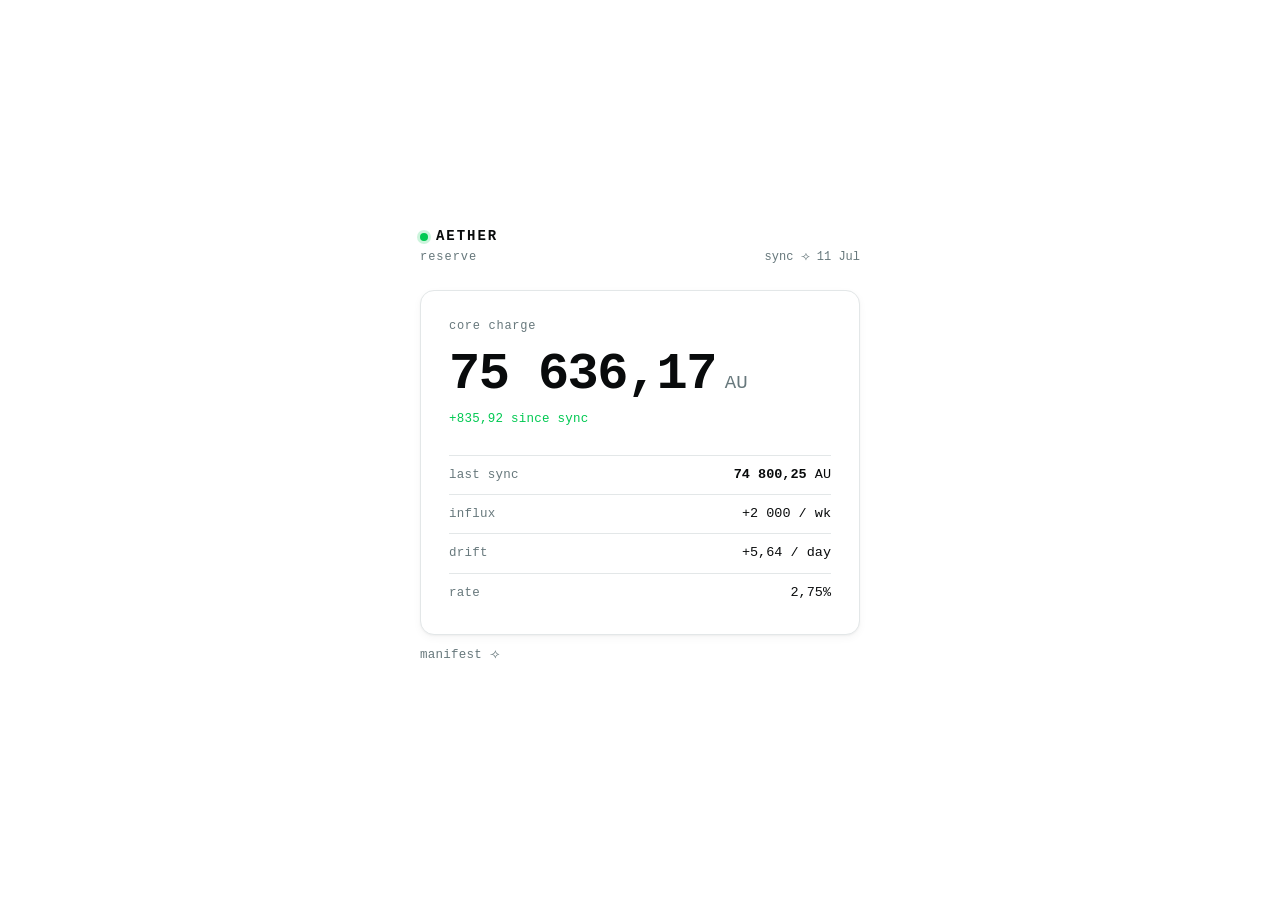
==== index.html @ d7a29837 "AETHER" ====
<!DOCTYPE html>
<html lang="en">
<head>
<meta charset="utf-8">
<meta name="viewport" content="width=device-width, initial-scale=1">
<meta name="robots" content="noindex, nofollow">
<title>AETHER</title>
<link rel="icon" href="favicon.svg" type="image/svg+xml">
<meta name="theme-color" content="#ffffff" media="(prefers-color-scheme: light)">
<meta name="theme-color" content="#0d0f12" media="(prefers-color-scheme: dark)">
<meta property="og:type" content="website">
<meta property="og:title" content="AETHER">
<meta property="og:description" content="reserve · read-only node">
<meta property="og:url" content="https://theanhgen.github.io/aether/">
<meta property="og:image" content="https://theanhgen.github.io/aether/og.png">
<meta name="twitter:card" content="summary_large_image">
<meta name="twitter:title" content="AETHER">
<meta name="twitter:description" content="reserve · read-only node">
<meta name="twitter:image" content="https://theanhgen.github.io/aether/og.png">
<link rel="stylesheet" href="aether.css">
</head>
<body class="focus">
<div class="wrap">
  <header>
    <div class="brand">
      <div>
        <h1><span class="dot"></span>AETHER</h1>
        <div class="sub">reserve</div>
      </div>
    </div>
    <div class="updated" id="updated"></div>
  </header>

  <section class="card hero">
    <div class="hero-top">
      <span class="label">core charge</span>
    </div>
    <div class="now tnum"><span id="now">—</span><span class="cur">AU</span></div>
    <div class="accrued" id="accrued"></div>
    <dl class="vitals">
      <div><dt>last sync</dt><dd class="tnum"><b id="anchor"></b> AU</dd></div>
      <div><dt>influx</dt><dd class="tnum" id="vInflux"></dd></div>
      <div><dt>drift</dt><dd class="tnum" id="vDrift"></dd></div>
      <div><dt>rate</dt><dd class="tnum" id="vRate"></dd></div>
    </dl>
  </section>

  <a class="navlink" href="manifest.html">manifest ⟢</a>
</div>

<script src="data.js"></script>
<script>
// live tick — balance grows as interest accrues; accrued line shows interest since sync
function tick(){
  const n = liveNow();
  document.getElementById("now").textContent = cz2(n);
  document.getElementById("accrued").textContent = "+" + cz2(n - ANCHOR.balance) + " since sync";
}
tick();
setInterval(tick, 1000);
document.getElementById("anchor").textContent = cz2(ANCHOR.balance);
document.getElementById("updated").textContent = "sync ⟢ " + shortDate;
document.getElementById("vInflux").textContent = "+" + cz(WEEKLY_IN) + " / wk";
document.getElementById("vDrift").textContent  = "+" + cz2(driftPerDay) + " / day";
document.getElementById("vRate").textContent   = (RATE * 100).toFixed(2).replace(".", ",") + "%";
</script>
</body>
</html>
---- aether.css ----
/* AETHER — shared styles (shadcn oklch theme: neutral + orange primary, green charts) */
:root{
  --background:oklch(1 0 0);
  --foreground:oklch(0.148 0.004 228.8);
  --card:oklch(1 0 0);
  --card-foreground:oklch(0.148 0.004 228.8);
  --primary:oklch(0.553 0.195 38.402);
  --primary-foreground:oklch(0.98 0.016 73.684);
  --muted:oklch(0.963 0.002 197.1);
  --muted-foreground:oklch(0.56 0.021 213.5);
  --border:oklch(0.925 0.005 214.3);
  --chart-2:oklch(0.723 0.219 149.579);
  --radius:0.875rem;
  --shadow:0 1px 2px oklch(0.148 0.004 228.8 / .04), 0 3px 8px oklch(0.148 0.004 228.8 / .04);
}
@media (prefers-color-scheme:dark){
  :root{
    --background:oklch(0.148 0.004 228.8);
    --foreground:oklch(0.987 0.002 197.1);
    --card:oklch(0.218 0.008 223.9);
    --card-foreground:oklch(0.987 0.002 197.1);
    --primary:oklch(0.47 0.157 37.304);
    --primary-foreground:oklch(0.98 0.016 73.684);
    --muted:oklch(0.275 0.011 216.9);
    --muted-foreground:oklch(0.723 0.014 214.4);
    --border:oklch(1 0 0 / 10%);
    --chart-2:oklch(0.723 0.219 149.579);
    --shadow:0 1px 2px 0 oklch(0 0 0 / .30);
  }
}
*{box-sizing:border-box}
html,body{margin:0}
body{
  font:13.5px/1.5 ui-monospace,SFMono-Regular,"SF Mono",Menlo,Consolas,"Liberation Mono",monospace;
  background:var(--background); color:var(--foreground);
  -webkit-font-smoothing:antialiased; text-rendering:optimizeLegibility; padding:32px 16px 72px;
}
.wrap{max-width:760px; margin:0 auto}
.tnum{font-variant-numeric:tabular-nums; font-feature-settings:"tnum"}

/* focus layout — main page: one composed unit, vertically centered */
body.focus{display:flex; min-height:100dvh; align-items:center; justify-content:center; padding:24px 16px}
body.focus .wrap{max-width:440px; width:100%}

/* staggered enter */
@keyframes rise{from{opacity:0; transform:translateY(9px)} to{opacity:1; transform:none}}
.wrap>*{animation:rise .55s cubic-bezier(.2,0,0,1) both}
.wrap>*:nth-child(1){animation-delay:20ms}
.wrap>*:nth-child(2){animation-delay:100ms}
.wrap>*:nth-child(3){animation-delay:180ms}
.wrap>*:nth-child(4){animation-delay:260ms}
.wrap>*:nth-child(5){animation-delay:340ms}
.wrap>*:nth-child(6){animation-delay:420ms}
@media (prefers-reduced-motion:reduce){ .wrap>*{animation:none} }

header{display:flex; align-items:flex-end; justify-content:space-between; gap:12px; margin-bottom:24px}
.brand{display:flex; align-items:center; text-decoration:none; color:inherit}
.dot{width:8px; height:8px; border-radius:50%; background:var(--chart-2); box-shadow:0 0 0 3px color-mix(in oklab, var(--chart-2) 20%, transparent)}
.brand h1{display:inline-flex; align-items:center; gap:8px; font-size:14px; font-weight:600; letter-spacing:.14em; margin:0}
.brand .sub{font-size:12px; color:var(--muted-foreground); letter-spacing:.08em}
.updated{font-size:12px; color:var(--muted-foreground); font-variant-numeric:tabular-nums}

.card{
  background:var(--card); color:var(--card-foreground);
  border:1px solid var(--border); border-radius:var(--radius);
  box-shadow:var(--shadow);
}

.hero{padding:26px 28px 22px}
.hero-top{display:flex; align-items:center; justify-content:space-between; gap:12px; margin-bottom:14px}
.hero .label{font-size:12px; color:var(--muted-foreground); letter-spacing:.06em; text-transform:lowercase}
.hero .now{font-size:52px; font-weight:660; letter-spacing:-.03em; line-height:1}
.hero .now .cur{font-size:19px; color:var(--muted-foreground); font-weight:500; letter-spacing:0; margin-left:9px}
.hero .accrued{margin-top:9px; font-size:12.5px; color:var(--chart-2); font-variant-numeric:tabular-nums; letter-spacing:.02em}
.hero .vitals{margin:20px 0 0; padding-top:6px; display:flex; flex-direction:column; gap:0}
.hero .vitals>div{display:flex; align-items:baseline; justify-content:space-between; gap:16px; padding:9px 0; border-top:1px solid var(--border)}
.hero .vitals dt{margin:0; font-size:12.5px; color:var(--muted-foreground); letter-spacing:.02em}
.hero .vitals dd{margin:0; font-size:13.5px; color:var(--foreground)}
.hero .vitals dd b{font-weight:600}

.navlink{display:inline-flex; align-items:center; gap:6px; font-size:12.5px; color:var(--muted-foreground); text-decoration:none; letter-spacing:.02em; padding:9px 6px; margin:2px -6px 0; transition-property:color, scale; transition-duration:.14s; transition-timing-function:ease}
.navlink:hover{color:var(--primary)}
.navlink:active{scale:.96}

.kpis{display:grid; grid-template-columns:repeat(3,1fr); gap:12px; margin-bottom:28px}
.kpi{padding:14px 16px}
.kpi .k{font-size:12px; color:var(--muted-foreground); letter-spacing:.04em}
.kpi .v{font-size:18px; font-weight:640; margin-top:4px; letter-spacing:-.01em}
@media (max-width:560px){ .kpis{grid-template-columns:1fr} }

h2{font-size:12px; font-weight:600; letter-spacing:.1em; text-transform:uppercase; color:var(--muted-foreground); margin:0 0 12px}
.log{overflow:hidden}
.row{display:flex; align-items:center; justify-content:space-between; gap:12px; padding:14px 18px; border-bottom:1px solid var(--border)}
.row:last-child{border-bottom:0}
.row .name{font-size:15px; font-weight:600; letter-spacing:.01em}
.row .dates{font-size:12px; color:var(--muted-foreground); margin-top:2px}
.row .amt{font-size:15px; font-weight:600}
.row .amt.in{color:var(--chart-2)}
.row .amt.out{color:var(--foreground)}
a.row.rowlink{text-decoration:none; color:inherit; cursor:pointer; transition:background .12s ease}
a.row.rowlink:hover{background:color-mix(in oklab, var(--muted) 55%, transparent)}
.row .chev{color:var(--muted-foreground); font-weight:400; margin-left:4px; transition:color .12s ease}
a.row.rowlink:hover .chev{color:var(--primary)}
.row.catsub{border-top:1px solid var(--border)}
.row.catsub .name,.row.catsub .amt{color:var(--muted-foreground); font-weight:400}
.triptotal{padding:14px 18px; margin-top:16px}
.row .per{font-size:12px; color:var(--muted-foreground); text-align:right; margin-top:2px}

/* balance chart — card: header · body · footer */
.chart-card{padding:0; overflow:hidden}
.chart-head{display:flex; justify-content:space-between; align-items:flex-start; gap:14px; flex-wrap:wrap; padding:14px 16px 4px}
.chart-title{font-size:12px; letter-spacing:.1em; text-transform:uppercase; color:var(--muted-foreground)}
.chart-desc{font-size:11px; letter-spacing:.02em; color:var(--muted-foreground); margin-top:3px}
.chart-cur{font-size:16px; font-weight:600; color:var(--foreground); font-variant-numeric:tabular-nums}
.chart-cur span{font-size:11px; color:var(--muted-foreground); font-weight:500; margin-left:4px}
.chart-body{position:relative; padding:2px 12px 4px; cursor:crosshair}
.bchart{display:block; width:100%; height:auto; overflow:visible; touch-action:none}
.bchart .grid{stroke:var(--border); stroke-width:.75; vector-effect:non-scaling-stroke}
.bchart .glabel{fill:var(--muted-foreground); font-size:8.5px; opacity:.75; font-family:inherit}
.bchart .xlabel{fill:var(--muted-foreground); font-size:8.5px; font-family:inherit}
.bchart .cross{stroke:var(--muted-foreground); stroke-width:.75; opacity:0; vector-effect:non-scaling-stroke}
.bchart .hdot{opacity:0}
.btip{position:absolute; top:6px; pointer-events:none; opacity:0; transition:opacity .1s ease;
  background:var(--card); border:1px solid var(--border); border-radius:9px; box-shadow:var(--shadow);
  padding:5px 9px; font-size:11px; line-height:1.35; white-space:nowrap; z-index:2}
.btip b{display:block; color:var(--foreground); font-weight:600}
.btip span{display:block; color:var(--muted-foreground)}
.chart-foot{padding:9px 16px 12px; border-top:1px solid var(--border)}
.chart-foot-main{display:flex; align-items:center; flex-wrap:wrap; gap:6px; font-size:12px; color:var(--foreground)}
.chart-foot-main .foot-io{color:var(--muted-foreground); font-weight:400; letter-spacing:.02em}
.chart-foot-sub{font-size:11px; color:var(--muted-foreground); margin-top:3px}
.trend-icon{width:.95em; height:.95em; fill:none; stroke:currentColor; stroke-width:2; stroke-linecap:round; stroke-linejoin:round; color:var(--chart-2)}

/* chart window toggle (flux page only) */
.chart-toggle{display:flex; justify-content:flex-end; margin-bottom:10px}
.chart-toggle button{font:inherit; font-size:11px; color:var(--muted-foreground); background:var(--card); border:1px solid var(--border); padding:5px 13px; cursor:pointer; letter-spacing:.04em; transition:color .12s ease, background .12s ease}
.chart-toggle button:first-child{border-radius:8px 0 0 8px}
.chart-toggle button:last-child{border-radius:0 8px 8px 0; border-left:0}
.chart-toggle button:hover{color:var(--foreground)}
.chart-toggle button.on{color:var(--foreground); background:var(--muted); font-weight:600}

footer{margin-top:24px; text-align:center; font-size:12px; color:var(--muted-foreground); letter-spacing:.04em}
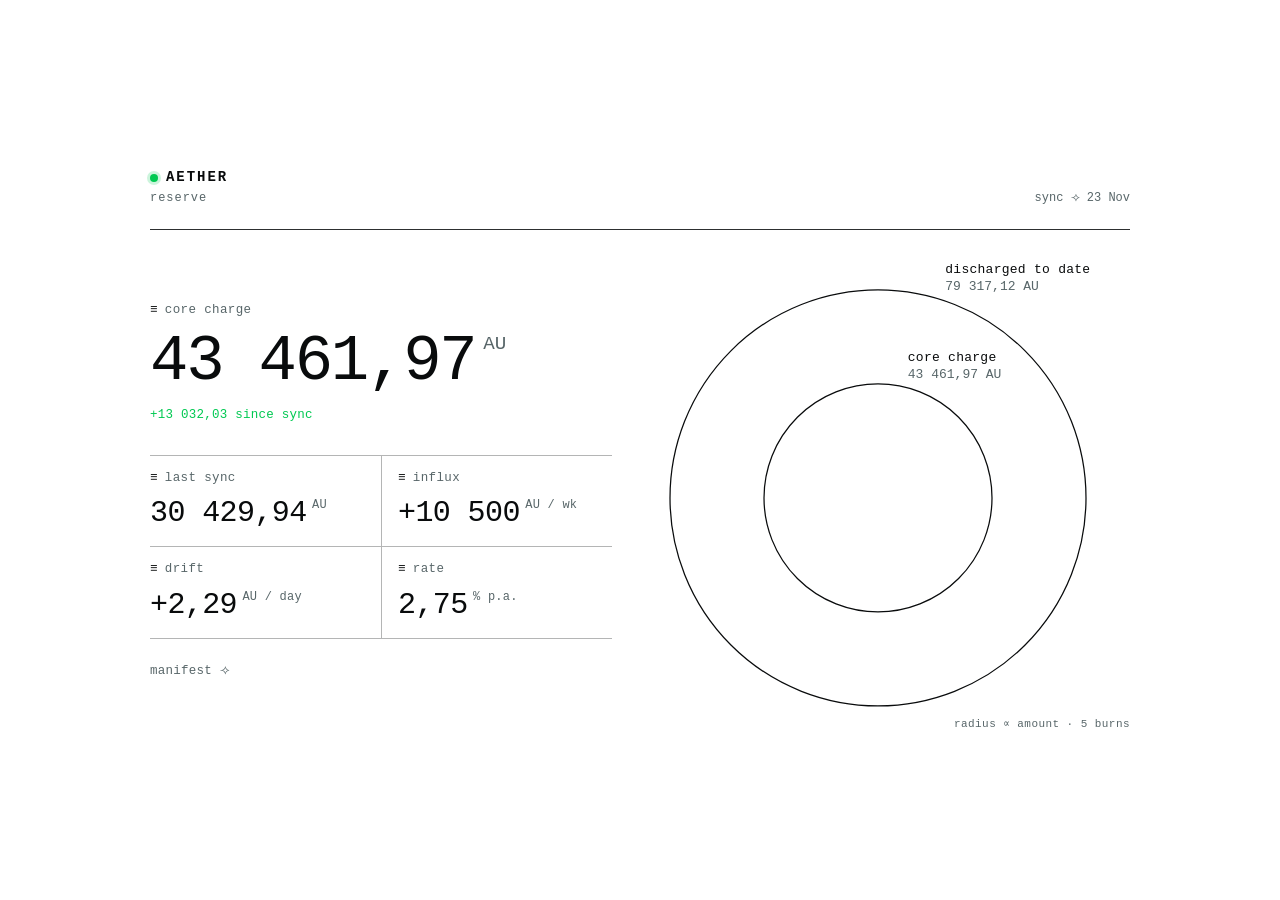
==== commit ab89d0d0: "redesign: instrument console layout Vitals as a ruled grid, reserve rings, graph-paper balance trace" ====
--- a/index.html
+++ b/index.html
@@ -31,38 +31,47 @@
     <div class="updated" id="updated"></div>
   </header>
 
-  <section class="card hero">
-    <div class="hero-top">
-      <span class="label">core charge</span>
-    </div>
-    <div class="now tnum"><span id="now">—</span><span class="cur">AU</span></div>
-    <div class="accrued" id="accrued"></div>
-    <dl class="vitals">
-      <div><dt>last sync</dt><dd class="tnum"><b id="anchor"></b> AU</dd></div>
-      <div><dt>influx</dt><dd class="tnum" id="vInflux"></dd></div>
-      <div><dt>drift</dt><dd class="tnum" id="vDrift"></dd></div>
-      <div><dt>rate</dt><dd class="tnum" id="vRate"></dd></div>
-    </dl>
-  </section>
-
-  <a class="navlink" href="manifest.html">manifest ⟢</a>
+  <main class="core">
+    <section class="core-l">
+      <div class="vlab"><span class="mk">≡</span>core charge</div>
+      <div class="now tnum"><span id="now">—</span><span class="cur">AU</span></div>
+      <div class="accrued" id="accrued"></div>
+      <div id="vitals"></div>
+      <a class="navlink" href="manifest.html" style="margin-top:14px">manifest ⟢</a>
+    </section>
+    <figure class="rings" id="rings"></figure>
+  </main>
 </div>
 
 <script src="data.js"></script>
+<script src="ui.js"></script>
 <script>
+document.getElementById("updated").textContent = "sync ⟢ " + shortDate;
+document.getElementById("vitals").innerHTML = vitalsGrid(vitalsItems(), 2);
+
+// rings gauge — outer: total discharged to date (Σ LOG), inner: core charge (live).
+// radius is linear in the amount.
+const rings = document.getElementById("rings");
+function drawRings() {
+  rings.innerHTML = ringsSVG(
+    { label: "discharged to date", amount: totalDischarged() },
+    { label: "core charge", amount: liveNow() },
+    rings.clientWidth
+  ) + '<figcaption>radius ∝ amount · ' + LOG.length + ' burns</figcaption>';
+}
+drawRings();
+let ringsW = rings.clientWidth;
+new ResizeObserver(() => { if (Math.abs(rings.clientWidth - ringsW) > 2) { ringsW = rings.clientWidth; drawRings(); } }).observe(rings);
+
 // live tick — balance grows as interest accrues; accrued line shows interest since sync
 function tick(){
   const n = liveNow();
   document.getElementById("now").textContent = cz2(n);
   document.getElementById("accrued").textContent = "+" + cz2(n - ANCHOR.balance) + " since sync";
+  const r = rings.querySelector('[data-ring="b"]'); if (r) r.textContent = cz2(n) + " AU";
 }
 tick();
 setInterval(tick, 1000);
-document.getElementById("anchor").textContent = cz2(ANCHOR.balance);
-document.getElementById("updated").textContent = "sync ⟢ " + shortDate;
-document.getElementById("vInflux").textContent = "+" + cz(WEEKLY_IN) + " / wk";
-document.getElementById("vDrift").textContent  = "+" + cz2(driftPerDay) + " / day";
-document.getElementById("vRate").textContent   = (RATE * 100).toFixed(2).replace(".", ",") + "%";
 </script>
 </body>
 </html>
--- a/aether.css
+++ b/aether.css
@@ -1,31 +1,37 @@
-/* AETHER — shared styles (shadcn oklch theme: neutral + orange primary, green charts) */
+/* AETHER — shared styles. Instrument / printout: mono type, hairline rules, square corners, no shadows. */
 :root{
-  --background:oklch(1 0 0);
+  --background:#ffffff;
   --foreground:oklch(0.148 0.004 228.8);
-  --card:oklch(1 0 0);
-  --card-foreground:oklch(0.148 0.004 228.8);
+  --muted-foreground:oklch(0.50 0.018 213.5);
+  --border:oklch(0.148 0.004 228.8 / 16%);
+  --rule:oklch(0.148 0.004 228.8 / 30%);
+  --rule-strong:oklch(0.148 0.004 228.8 / 85%);
   --primary:oklch(0.553 0.195 38.402);
-  --primary-foreground:oklch(0.98 0.016 73.684);
-  --muted:oklch(0.963 0.002 197.1);
-  --muted-foreground:oklch(0.56 0.021 213.5);
-  --border:oklch(0.925 0.005 214.3);
   --chart-2:oklch(0.723 0.219 149.579);
-  --radius:0.875rem;
-  --shadow:0 1px 2px oklch(0.148 0.004 228.8 / .04), 0 3px 8px oklch(0.148 0.004 228.8 / .04);
+  /* graph paper: ink on paper (light) — inverted in dark */
+  --paper:#ffffff;
+  --ink:oklch(0.148 0.004 228.8);
+  --grid-major:oklch(0.148 0.004 228.8 / 26%);
+  --grid-minor:oklch(0.148 0.004 228.8 / 9%);
+  /* fixed fields — same in both schemes */
+  --plate:#1534c8;
+  --field-red:#be2229;
+  --field-black:#050505;
+  --field-white:#ffffff;
 }
 @media (prefers-color-scheme:dark){
   :root{
-    --background:oklch(0.148 0.004 228.8);
-    --foreground:oklch(0.987 0.002 197.1);
-    --card:oklch(0.218 0.008 223.9);
-    --card-foreground:oklch(0.987 0.002 197.1);
-    --primary:oklch(0.47 0.157 37.304);
-    --primary-foreground:oklch(0.98 0.016 73.684);
-    --muted:oklch(0.275 0.011 216.9);
-    --muted-foreground:oklch(0.723 0.014 214.4);
-    --border:oklch(1 0 0 / 10%);
-    --chart-2:oklch(0.723 0.219 149.579);
-    --shadow:0 1px 2px 0 oklch(0 0 0 / .30);
+    --background:#0b0c0e;
+    --foreground:oklch(0.975 0.002 197.1);
+    --muted-foreground:oklch(0.70 0.012 214.4);
+    --border:oklch(1 0 0 / 13%);
+    --rule:oklch(1 0 0 / 28%);
+    --rule-strong:oklch(1 0 0 / 85%);
+    --primary:oklch(0.62 0.17 38);
+    --paper:#0b0c0e;
+    --ink:oklch(0.975 0.002 197.1);
+    --grid-major:oklch(1 0 0 / 24%);
+    --grid-minor:oklch(1 0 0 / 8%);
   }
 }
 *{box-sizing:border-box}
@@ -33,110 +39,175 @@
 body{
   font:13.5px/1.5 ui-monospace,SFMono-Regular,"SF Mono",Menlo,Consolas,"Liberation Mono",monospace;
   background:var(--background); color:var(--foreground);
-  -webkit-font-smoothing:antialiased; text-rendering:optimizeLegibility; padding:32px 16px 72px;
-}
-.wrap{max-width:760px; margin:0 auto}
+  -webkit-font-smoothing:antialiased; text-rendering:optimizeLegibility; padding:32px 24px 72px;
+}
+.wrap{max-width:980px; margin:0 auto}
+.wrap.wide{max-width:1200px}
 .tnum{font-variant-numeric:tabular-nums; font-feature-settings:"tnum"}
 
-/* focus layout — main page: one composed unit, vertically centered */
-body.focus{display:flex; min-height:100dvh; align-items:center; justify-content:center; padding:24px 16px}
-body.focus .wrap{max-width:440px; width:100%}
-
-/* staggered enter */
-@keyframes rise{from{opacity:0; transform:translateY(9px)} to{opacity:1; transform:none}}
-.wrap>*{animation:rise .55s cubic-bezier(.2,0,0,1) both}
-.wrap>*:nth-child(1){animation-delay:20ms}
-.wrap>*:nth-child(2){animation-delay:100ms}
-.wrap>*:nth-child(3){animation-delay:180ms}
-.wrap>*:nth-child(4){animation-delay:260ms}
-.wrap>*:nth-child(5){animation-delay:340ms}
-.wrap>*:nth-child(6){animation-delay:420ms}
-@media (prefers-reduced-motion:reduce){ .wrap>*{animation:none} }
-
-header{display:flex; align-items:flex-end; justify-content:space-between; gap:12px; margin-bottom:24px}
+/* focus layout — index: one composed unit, vertically centred */
+body.focus{display:flex; min-height:100dvh; align-items:center; justify-content:center; padding:24px}
+body.focus .wrap{width:100%}
+
+header{display:flex; align-items:flex-end; justify-content:space-between; gap:12px; margin-bottom:22px}
 .brand{display:flex; align-items:center; text-decoration:none; color:inherit}
 .dot{width:8px; height:8px; border-radius:50%; background:var(--chart-2); box-shadow:0 0 0 3px color-mix(in oklab, var(--chart-2) 20%, transparent)}
 .brand h1{display:inline-flex; align-items:center; gap:8px; font-size:14px; font-weight:600; letter-spacing:.14em; margin:0}
 .brand .sub{font-size:12px; color:var(--muted-foreground); letter-spacing:.08em}
 .updated{font-size:12px; color:var(--muted-foreground); font-variant-numeric:tabular-nums}
 
-.card{
-  background:var(--card); color:var(--card-foreground);
-  border:1px solid var(--border); border-radius:var(--radius);
-  box-shadow:var(--shadow);
-}
-
-.hero{padding:26px 28px 22px}
-.hero-top{display:flex; align-items:center; justify-content:space-between; gap:12px; margin-bottom:14px}
-.hero .label{font-size:12px; color:var(--muted-foreground); letter-spacing:.06em; text-transform:lowercase}
-.hero .now{font-size:52px; font-weight:660; letter-spacing:-.03em; line-height:1}
-.hero .now .cur{font-size:19px; color:var(--muted-foreground); font-weight:500; letter-spacing:0; margin-left:9px}
-.hero .accrued{margin-top:9px; font-size:12.5px; color:var(--chart-2); font-variant-numeric:tabular-nums; letter-spacing:.02em}
-.hero .vitals{margin:20px 0 0; padding-top:6px; display:flex; flex-direction:column; gap:0}
-.hero .vitals>div{display:flex; align-items:baseline; justify-content:space-between; gap:16px; padding:9px 0; border-top:1px solid var(--border)}
-.hero .vitals dt{margin:0; font-size:12.5px; color:var(--muted-foreground); letter-spacing:.02em}
-.hero .vitals dd{margin:0; font-size:13.5px; color:var(--foreground)}
-.hero .vitals dd b{font-weight:600}
-
 .navlink{display:inline-flex; align-items:center; gap:6px; font-size:12.5px; color:var(--muted-foreground); text-decoration:none; letter-spacing:.02em; padding:9px 6px; margin:2px -6px 0; transition-property:color, scale; transition-duration:.14s; transition-timing-function:ease}
 .navlink:hover{color:var(--primary)}
 .navlink:active{scale:.96}
 
-.kpis{display:grid; grid-template-columns:repeat(3,1fr); gap:12px; margin-bottom:28px}
-.kpi{padding:14px 16px}
-.kpi .k{font-size:12px; color:var(--muted-foreground); letter-spacing:.04em}
-.kpi .v{font-size:18px; font-weight:640; margin-top:4px; letter-spacing:-.01em}
-@media (max-width:560px){ .kpis{grid-template-columns:1fr} }
-
-h2{font-size:12px; font-weight:600; letter-spacing:.1em; text-transform:uppercase; color:var(--muted-foreground); margin:0 0 12px}
-.log{overflow:hidden}
-.row{display:flex; align-items:center; justify-content:space-between; gap:12px; padding:14px 18px; border-bottom:1px solid var(--border)}
-.row:last-child{border-bottom:0}
-.row .name{font-size:15px; font-weight:600; letter-spacing:.01em}
-.row .dates{font-size:12px; color:var(--muted-foreground); margin-top:2px}
-.row .amt{font-size:15px; font-weight:600}
-.row .amt.in{color:var(--chart-2)}
-.row .amt.out{color:var(--foreground)}
-a.row.rowlink{text-decoration:none; color:inherit; cursor:pointer; transition:background .12s ease}
-a.row.rowlink:hover{background:color-mix(in oklab, var(--muted) 55%, transparent)}
-.row .chev{color:var(--muted-foreground); font-weight:400; margin-left:4px; transition:color .12s ease}
-a.row.rowlink:hover .chev{color:var(--primary)}
-.row.catsub{border-top:1px solid var(--border)}
-.row.catsub .name,.row.catsub .amt{color:var(--muted-foreground); font-weight:400}
-.triptotal{padding:14px 18px; margin-top:16px}
-.row .per{font-size:12px; color:var(--muted-foreground); text-align:right; margin-top:2px}
-
-/* balance chart — card: header · body · footer */
-.chart-card{padding:0; overflow:hidden}
-.chart-head{display:flex; justify-content:space-between; align-items:flex-start; gap:14px; flex-wrap:wrap; padding:14px 16px 4px}
-.chart-title{font-size:12px; letter-spacing:.1em; text-transform:uppercase; color:var(--muted-foreground)}
-.chart-desc{font-size:11px; letter-spacing:.02em; color:var(--muted-foreground); margin-top:3px}
-.chart-cur{font-size:16px; font-weight:600; color:var(--foreground); font-variant-numeric:tabular-nums}
-.chart-cur span{font-size:11px; color:var(--muted-foreground); font-weight:500; margin-left:4px}
-.chart-body{position:relative; padding:2px 12px 4px; cursor:crosshair}
-.bchart{display:block; width:100%; height:auto; overflow:visible; touch-action:none}
-.bchart .grid{stroke:var(--border); stroke-width:.75; vector-effect:non-scaling-stroke}
-.bchart .glabel{fill:var(--muted-foreground); font-size:8.5px; opacity:.75; font-family:inherit}
-.bchart .xlabel{fill:var(--muted-foreground); font-size:8.5px; font-family:inherit}
-.bchart .cross{stroke:var(--muted-foreground); stroke-width:.75; opacity:0; vector-effect:non-scaling-stroke}
-.bchart .hdot{opacity:0}
-.btip{position:absolute; top:6px; pointer-events:none; opacity:0; transition:opacity .1s ease;
-  background:var(--card); border:1px solid var(--border); border-radius:9px; box-shadow:var(--shadow);
-  padding:5px 9px; font-size:11px; line-height:1.35; white-space:nowrap; z-index:2}
-.btip b{display:block; color:var(--foreground); font-weight:600}
-.btip span{display:block; color:var(--muted-foreground)}
-.chart-foot{padding:9px 16px 12px; border-top:1px solid var(--border)}
-.chart-foot-main{display:flex; align-items:center; flex-wrap:wrap; gap:6px; font-size:12px; color:var(--foreground)}
-.chart-foot-main .foot-io{color:var(--muted-foreground); font-weight:400; letter-spacing:.02em}
-.chart-foot-sub{font-size:11px; color:var(--muted-foreground); margin-top:3px}
-.trend-icon{width:.95em; height:.95em; fill:none; stroke:currentColor; stroke-width:2; stroke-linecap:round; stroke-linejoin:round; color:var(--chart-2)}
+h2{font-size:12px; font-weight:600; letter-spacing:.12em; text-transform:uppercase; color:var(--muted-foreground); margin:0 0 10px}
+h2 .mk, .vlab .mk{font-weight:400; margin-right:.55em; color:var(--foreground)}
+section + section{margin-top:44px}
+footer{margin-top:36px; text-align:center; font-size:12px; color:var(--muted-foreground); letter-spacing:.04em}
+
+/* ---------- index: core charge + vitals + rings ---------- */
+.core{display:grid; grid-template-columns:minmax(0,1fr) minmax(0,1fr); gap:56px; align-items:center; border-top:1px solid var(--rule-strong); padding-top:28px}
+.core-l .vlab{margin-bottom:10px}
+.now{font-size:64px; font-weight:400; letter-spacing:-.035em; line-height:1; white-space:nowrap}
+.now .cur{font-size:.3em; color:var(--muted-foreground); letter-spacing:0; margin-left:.4em; vertical-align:top; position:relative; top:.25em}
+.accrued{margin:12px 0 30px; font-size:12.5px; color:var(--chart-2); font-variant-numeric:tabular-nums; letter-spacing:.02em}
+.rings{margin:0}
+.rings svg{display:block; max-width:100%; height:auto; margin-left:auto}
+.rings figcaption{font-size:11px; color:var(--muted-foreground); text-align:right; letter-spacing:.04em; margin-top:6px}
+.rings circle{fill:none; stroke:var(--foreground); stroke-width:1.25; vector-effect:non-scaling-stroke}
+.rings .rl{fill:var(--foreground); font-size:14px; font-family:inherit; letter-spacing:.02em}
+.rings .ra{fill:var(--muted-foreground); font-size:14px; font-family:inherit; font-variant-numeric:tabular-nums}
+
+/* ---------- vitals grid (≡ label above big tabular value) ---------- */
+.vgrid{display:grid; grid-template-columns:repeat(2,minmax(0,1fr)); border-bottom:1px solid var(--rule)}
+.vgrid.c4{grid-template-columns:repeat(4,minmax(0,1fr))}
+.vcell{border-top:1px solid var(--rule); padding:13px 14px 16px 0; min-width:0}
+.vgrid.c2 .vcell:nth-child(2n), .vgrid.c4 .vcell:not(:nth-child(4n+1)){border-left:1px solid var(--rule); padding-left:16px}
+.vlab{font-size:12.5px; color:var(--muted-foreground); letter-spacing:.03em; white-space:nowrap}
+.vval{font-size:30px; line-height:1.1; margin-top:8px; letter-spacing:-.02em; white-space:nowrap; font-variant-numeric:tabular-nums}
+.vval .u{font-size:12px; letter-spacing:.02em; color:var(--muted-foreground); margin-left:.45em; vertical-align:top; position:relative; top:.15em}
+
+/* ---------- graph-paper balance trace ---------- */
+.gp-head{display:flex; justify-content:space-between; align-items:flex-end; gap:14px; flex-wrap:wrap; padding:0 0 10px; border-bottom:1px solid var(--rule-strong); margin-bottom:12px}
+.chart-title{font-size:12px; font-weight:600; letter-spacing:.12em; text-transform:uppercase; color:var(--muted-foreground)}
+.chart-desc{font-size:11.5px; letter-spacing:.02em; color:var(--muted-foreground); margin-top:3px}
+.chart-cur{font-size:18px; color:var(--foreground); font-variant-numeric:tabular-nums}
+.chart-cur span{font-size:11px; color:var(--muted-foreground); margin-left:4px}
+.gp-body{position:relative; cursor:crosshair}
+svg.gp{display:block; width:100%; height:auto; touch-action:none; font-family:inherit}
+svg.gp text{font-family:inherit; fill:var(--ink); font-size:10px; font-variant-numeric:tabular-nums}
+svg.gp .paper{fill:var(--paper)}
+svg.gp .gmaj{stroke:var(--grid-major); stroke-width:1}
+svg.gp .gmin{stroke:var(--grid-minor); stroke-width:1}
+svg.gp .axis{stroke:var(--ink); stroke-width:1}
+svg.gp .tick{stroke:var(--ink); stroke-width:1}
+svg.gp .tlab{font-size:9.5px}
+svg.gp .tlab.mo{font-size:10px; font-weight:600; letter-spacing:.08em}
+svg.gp .trace{fill:none; stroke:var(--ink); stroke-width:1.35; stroke-linejoin:round}
+svg.gp .box{fill:var(--paper); stroke:var(--ink); stroke-width:1}
+svg.gp .lead{stroke:var(--ink); stroke-width:.8}
+svg.gp .mk-read{fill:var(--paper); stroke:var(--ink); stroke-width:1.2}
+svg.gp .mk-out{fill:var(--ink)}
+svg.gp .mk-in{stroke:var(--ink); stroke-width:1.2}
+svg.gp .big{font-size:22px; letter-spacing:.02em}
+svg.gp .ttl{font-size:12px; font-weight:600; letter-spacing:.06em}
+svg.gp .hov line{stroke:var(--ink); stroke-width:.75; stroke-dasharray:2 3}
+.gp-key{display:flex; flex-wrap:wrap; gap:2px 16px; font-size:11px; color:var(--muted-foreground); font-variant-numeric:tabular-nums}
+.gp-key:not(:empty){padding-top:8px}
+.gp-key b{font-weight:500; color:var(--foreground)}
+.gp-foot{display:flex; justify-content:space-between; flex-wrap:wrap; gap:4px 18px; padding-top:8px; font-size:11.5px; color:var(--muted-foreground)}
+.gp-foot b{font-weight:500; color:var(--foreground)}
 
 /* chart window toggle (flux page only) */
-.chart-toggle{display:flex; justify-content:flex-end; margin-bottom:10px}
-.chart-toggle button{font:inherit; font-size:11px; color:var(--muted-foreground); background:var(--card); border:1px solid var(--border); padding:5px 13px; cursor:pointer; letter-spacing:.04em; transition:color .12s ease, background .12s ease}
-.chart-toggle button:first-child{border-radius:8px 0 0 8px}
-.chart-toggle button:last-child{border-radius:0 8px 8px 0; border-left:0}
+.chart-toggle{display:flex; justify-content:flex-end; margin-bottom:12px}
+.chart-toggle button{font:inherit; font-size:11px; color:var(--muted-foreground); background:transparent; border:1px solid var(--rule); border-radius:0; padding:5px 13px; cursor:pointer; letter-spacing:.06em; text-transform:uppercase}
+.chart-toggle button + button{border-left:0}
 .chart-toggle button:hover{color:var(--foreground)}
-.chart-toggle button.on{color:var(--foreground); background:var(--muted); font-weight:600}
-
-footer{margin-top:24px; text-align:center; font-size:12px; color:var(--muted-foreground); letter-spacing:.04em}
+.chart-toggle button.on{color:var(--background); background:var(--foreground); border-color:var(--foreground)}
+
+/* ---------- receipt (flux movements) ---------- */
+.rc-layout{display:grid; grid-template-columns:minmax(0,1fr) minmax(0,1.75fr); gap:48px; align-items:start}
+.rc-meta{display:flex; flex-direction:column; gap:34px}
+.rc-note{font-size:11px; letter-spacing:.08em; text-transform:uppercase; text-align:center; color:var(--muted-foreground); line-height:1.6}
+.rc-kv{border-top:1px solid var(--rule)}
+.rc-kv div{display:flex; justify-content:space-between; gap:12px; padding:6px 0; border-bottom:1px solid var(--rule); font-size:12px}
+.rc-kv span:first-child{text-transform:uppercase; letter-spacing:.06em; color:var(--muted-foreground)}
+table.receipt{width:100%; border-collapse:collapse; font-size:13px}
+table.receipt th{font-weight:400; text-align:left; text-transform:uppercase; letter-spacing:.08em; font-size:11px; color:var(--muted-foreground); padding:7px 0; border-top:1px solid var(--rule-strong); border-bottom:1px solid var(--rule-strong)}
+table.receipt td{padding:6px 0; border-bottom:1px solid var(--rule); vertical-align:baseline; white-space:nowrap}
+table.receipt .num{text-align:right; font-variant-numeric:tabular-nums; font-feature-settings:"tnum"}
+table.receipt .d{width:9.5em; color:var(--muted-foreground)}
+table.receipt .m{padding-left:12px}
+.rc-totals{margin-left:auto; width:min(100%, 420px); margin-top:22px; border-top:1px solid var(--rule-strong)}
+.rc-totals div{display:flex; justify-content:space-between; gap:12px; padding:7px 0; border-bottom:1px solid var(--rule); font-size:13px; font-variant-numeric:tabular-nums}
+.rc-totals span:first-child{text-transform:uppercase; letter-spacing:.08em; font-size:11.5px; color:var(--muted-foreground); align-self:center}
+.rc-totals .net{font-weight:600; border-bottom:1px solid var(--rule-strong)}
+.rc-totals .net span:first-child{color:var(--foreground)}
+
+/* ---------- discharge log plate ---------- */
+.plate{background:var(--plate); color:#fff; padding:22px 24px 26px}
+.plate a{color:inherit; text-decoration:none}
+.plate-head{display:flex; justify-content:space-between; gap:12px; flex-wrap:wrap; font-size:11.5px; letter-spacing:.1em; text-transform:uppercase}
+.plate-body{display:grid; grid-template-columns:minmax(0,1.35fr) minmax(0,1fr); gap:28px; align-items:end}
+.plate svg{display:block; width:100%; height:auto; font-family:inherit; overflow:visible}
+.plate svg text{fill:#fff; font-family:inherit; font-size:10.5px; font-variant-numeric:tabular-nums}
+.plate svg .ln{stroke:#fff; stroke-width:1; fill:none}
+.plate svg .c{stroke:#fff; stroke-width:1; fill:var(--plate)}
+.plate svg a:hover .c{stroke-width:2}
+table.pt{width:100%; border-collapse:collapse; font-size:11.5px; font-variant-numeric:tabular-nums}
+table.pt td,table.pt th{padding:5px 0; white-space:nowrap}
+table.pt th{font-weight:400; text-align:right; font-size:10.5px; letter-spacing:.06em; text-transform:uppercase; opacity:.8; padding-bottom:9px}
+table.pt th.l, table.pt td.l{text-align:left}
+table.pt td{text-align:right}
+table.pt td.no{width:2.4em; text-align:left}
+table.pt td.ci{width:28px; text-align:center}
+table.pt td.ci svg{display:inline-block; vertical-align:middle; width:auto}
+table.pt tr.sum td{padding-top:10px}
+table.pt a:hover{text-decoration:underline}
+.plate-foot{font-size:10.5px; letter-spacing:.04em; margin-top:14px; opacity:.85}
+
+/* ---------- burn: polar panels ---------- */
+.panels{display:flex; border:1px solid var(--rule-strong)}
+.panel{flex:1 1 0; min-width:0; min-height:560px; outline:none; display:flex; flex-direction:column; justify-content:space-between; padding:14px 14px 12px; font-size:10.5px; line-height:1.45; letter-spacing:.04em; text-transform:uppercase; text-decoration:none; position:relative; scroll-margin:24px}
+.panel.f-red{background:var(--field-red); color:#fff}
+.panel.f-black{background:var(--field-black); color:#fff}
+.panel.f-white{background:var(--field-white); color:#0a0a0a}
+.panel .row2{display:flex; justify-content:space-between; gap:8px; font-variant-numeric:tabular-nums}
+.panel .row2 > :last-child{text-align:right}
+.panel svg{display:block; width:100%; height:auto; overflow:visible}
+.panel svg text{fill:currentColor; font-family:inherit; font-size:9px; letter-spacing:.04em}
+.panel svg .ring{fill:none; stroke:currentColor; stroke-width:.8; opacity:.55}
+.panel svg .spoke{stroke:currentColor; stroke-width:.8; opacity:.75}
+.panel svg .poly{fill:none; stroke:currentColor; stroke-width:1.4; stroke-linejoin:round}
+.panel svg .vx{fill:currentColor}
+.panel .mid{display:flex; flex-direction:column; gap:10px}
+.panel.sel::after{content:""; position:absolute; inset:6px; border:1.5px solid currentColor; pointer-events:none}
+.panel .selmark{visibility:hidden}
+.panel.sel .selmark{visibility:visible}
+.burn-items{margin-top:40px}
+
+@media (max-width:900px){
+  .core{grid-template-columns:1fr; gap:36px}
+  .rings svg{margin:0 auto}
+  .plate-body{grid-template-columns:1fr}
+  .rc-layout{grid-template-columns:1fr; gap:28px}
+  .panels{overflow-x:auto; scroll-snap-type:x mandatory}
+  .panel{flex:0 0 min(300px, 78vw); scroll-snap-align:start}
+}
+@media (max-width:640px){
+  body{padding:24px 16px 56px}
+  body.focus{padding:24px 16px}
+  .now{font-size:clamp(38px, 11.5vw, 64px)}
+  .vgrid.c4{grid-template-columns:repeat(2,minmax(0,1fr))}
+  .vgrid.c4 .vcell:not(:nth-child(4n+1)){border-left:0; padding-left:0}
+  .vgrid.c4 .vcell:nth-child(2n){border-left:1px solid var(--rule); padding-left:14px}
+  .vgrid.c2 .vcell:nth-child(2n){padding-left:14px}
+  .vval{font-size:clamp(20px, 6.2vw, 30px)}
+  .vval .u{font-size:10.5px}
+  .rc-meta{gap:14px}
+  .rc-note{text-align:left; padding-top:0}
+  table.receipt .d{width:auto}
+  table.receipt{font-size:12px}
+  .plate{padding:18px 16px 20px}
+  table.pt .opt{display:none}
+}
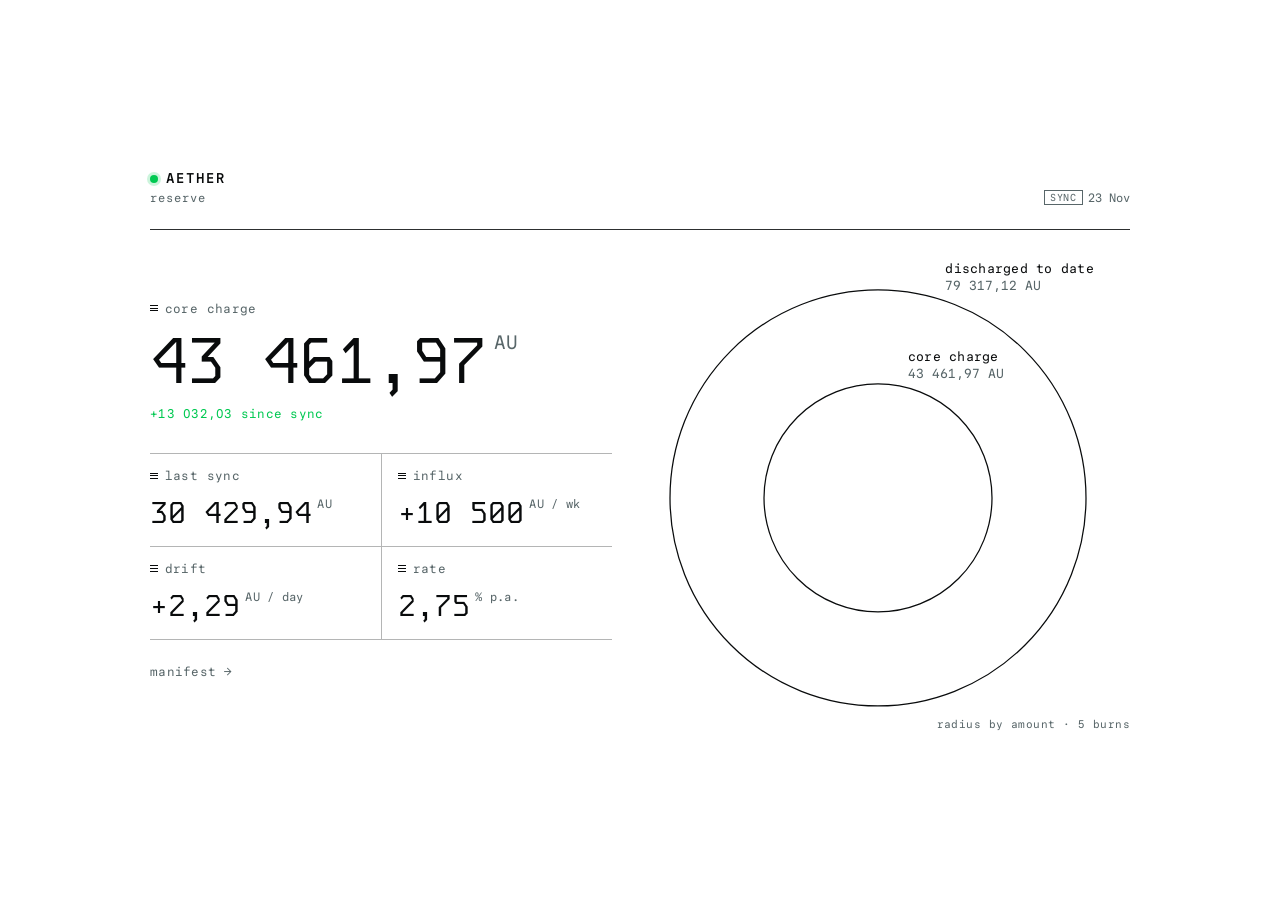
==== commit 6c29cd4a: "type: Paper Mono text, Kode Mono figures, outlined tags Both fonts self-hosted under fonts/ with the" ====
--- a/index.html
+++ b/index.html
@@ -33,11 +33,11 @@
 
   <main class="core">
     <section class="core-l">
-      <div class="vlab"><span class="mk">≡</span>core charge</div>
-      <div class="now tnum"><span id="now">—</span><span class="cur">AU</span></div>
+      <div class="vlab"><span class="mk" aria-hidden="true"></span>core charge</div>
+      <div class="now tnum"><span class="fig" id="now">—</span><span class="cur">AU</span></div>
       <div class="accrued" id="accrued"></div>
       <div id="vitals"></div>
-      <a class="navlink" href="manifest.html" style="margin-top:14px">manifest ⟢</a>
+      <a class="navlink" href="manifest.html" style="margin-top:14px">manifest →</a>
     </section>
     <figure class="rings" id="rings"></figure>
   </main>
@@ -46,7 +46,7 @@
 <script src="data.js"></script>
 <script src="ui.js"></script>
 <script>
-document.getElementById("updated").textContent = "sync ⟢ " + shortDate;
+document.getElementById("updated").innerHTML = '<span class="tag">sync</span>' + shortDate;
 document.getElementById("vitals").innerHTML = vitalsGrid(vitalsItems(), 2);
 
 // rings gauge — outer: total discharged to date (Σ LOG), inner: core charge (live).
@@ -57,7 +57,7 @@
     { label: "discharged to date", amount: totalDischarged() },
     { label: "core charge", amount: liveNow() },
     rings.clientWidth
-  ) + '<figcaption>radius ∝ amount · ' + LOG.length + ' burns</figcaption>';
+  ) + '<figcaption>radius by amount · ' + LOG.length + ' burns</figcaption>';
 }
 drawRings();
 let ringsW = rings.clientWidth;
--- a/aether.css
+++ b/aether.css
@@ -34,16 +34,28 @@
     --grid-minor:oklch(1 0 0 / 8%);
   }
 }
+/* type: two faces, self-hosted (OFL-1.1, licences in fonts/). Paper Mono = all text; Kode Mono = large figures only. */
+@font-face{font-family:"Paper Mono"; src:url("fonts/PaperMono-Variable.woff2") format("woff2"); font-weight:100 800; font-style:normal; font-display:block}
+@font-face{font-family:"Kode Mono"; src:url("fonts/KodeMono-Regular.woff2") format("woff2"); font-weight:400; font-style:normal; font-display:block}
 *{box-sizing:border-box}
 html,body{margin:0}
 body{
-  font:13.5px/1.5 ui-monospace,SFMono-Regular,"SF Mono",Menlo,Consolas,"Liberation Mono",monospace;
+  font:13.5px/1.5 "Paper Mono";
   background:var(--background); color:var(--foreground);
   -webkit-font-smoothing:antialiased; text-rendering:optimizeLegibility; padding:32px 24px 72px;
 }
 .wrap{max-width:980px; margin:0 auto}
 .wrap.wide{max-width:1200px}
 .tnum{font-variant-numeric:tabular-nums; font-feature-settings:"tnum"}
+/* figure face — large figures only (core charge, vitals, balance, burn totals, chart status) */
+.fig{font-family:"Kode Mono"; font-weight:400; font-variant-numeric:tabular-nums}
+/* REF / LOT tags — small square hairline boxes, text mono, uppercase */
+.tag{display:inline-block; border:1px solid currentColor; border-radius:0; padding:0 .5em; font-size:10px; line-height:13px; letter-spacing:.08em; text-transform:uppercase; font-weight:400; vertical-align:1px; white-space:nowrap}
+.tag.w{min-width:4.2em; text-align:center}
+/* ≡ drawn in CSS (Paper Mono has no U+2261) */
+.mk{display:inline-block; width:.62em; height:.5em; margin-right:.55em; vertical-align:.12em; background:linear-gradient(currentColor,currentColor) 0 0/100% 1px no-repeat, linear-gradient(currentColor,currentColor) 0 50%/100% 1px no-repeat, linear-gradient(currentColor,currentColor) 0 100%/100% 1px no-repeat}
+/* ■ drawn in CSS */
+.sq{display:inline-block; width:.5em; height:.5em; background:currentColor; vertical-align:.05em}
 
 /* focus layout — index: one composed unit, vertically centred */
 body.focus{display:flex; min-height:100dvh; align-items:center; justify-content:center; padding:24px}
@@ -55,13 +67,15 @@
 .brand h1{display:inline-flex; align-items:center; gap:8px; font-size:14px; font-weight:600; letter-spacing:.14em; margin:0}
 .brand .sub{font-size:12px; color:var(--muted-foreground); letter-spacing:.08em}
 .updated{font-size:12px; color:var(--muted-foreground); font-variant-numeric:tabular-nums}
+.updated .tag{margin-right:.5em}
 
 .navlink{display:inline-flex; align-items:center; gap:6px; font-size:12.5px; color:var(--muted-foreground); text-decoration:none; letter-spacing:.02em; padding:9px 6px; margin:2px -6px 0; transition-property:color, scale; transition-duration:.14s; transition-timing-function:ease}
 .navlink:hover{color:var(--primary)}
 .navlink:active{scale:.96}
 
 h2{font-size:12px; font-weight:600; letter-spacing:.12em; text-transform:uppercase; color:var(--muted-foreground); margin:0 0 10px}
-h2 .mk, .vlab .mk{font-weight:400; margin-right:.55em; color:var(--foreground)}
+h2 .mk, .vlab .mk, .chart-title .mk{font-weight:400; color:var(--foreground)}
+h2 .tag{margin-right:.6em; color:var(--foreground)}
 section + section{margin-top:44px}
 footer{margin-top:36px; text-align:center; font-size:12px; color:var(--muted-foreground); letter-spacing:.04em}
 
@@ -69,6 +83,7 @@
 .core{display:grid; grid-template-columns:minmax(0,1fr) minmax(0,1fr); gap:56px; align-items:center; border-top:1px solid var(--rule-strong); padding-top:28px}
 .core-l .vlab{margin-bottom:10px}
 .now{font-size:64px; font-weight:400; letter-spacing:-.035em; line-height:1; white-space:nowrap}
+.now .fig{letter-spacing:-.01em}
 .now .cur{font-size:.3em; color:var(--muted-foreground); letter-spacing:0; margin-left:.4em; vertical-align:top; position:relative; top:.25em}
 .accrued{margin:12px 0 30px; font-size:12.5px; color:var(--chart-2); font-variant-numeric:tabular-nums; letter-spacing:.02em}
 .rings{margin:0}
@@ -84,15 +99,16 @@
 .vcell{border-top:1px solid var(--rule); padding:13px 14px 16px 0; min-width:0}
 .vgrid.c2 .vcell:nth-child(2n), .vgrid.c4 .vcell:not(:nth-child(4n+1)){border-left:1px solid var(--rule); padding-left:16px}
 .vlab{font-size:12.5px; color:var(--muted-foreground); letter-spacing:.03em; white-space:nowrap}
-.vval{font-size:30px; line-height:1.1; margin-top:8px; letter-spacing:-.02em; white-space:nowrap; font-variant-numeric:tabular-nums}
+.vval{font-size:30px; line-height:1.1; margin-top:8px; letter-spacing:0; white-space:nowrap; font-variant-numeric:tabular-nums}
 .vval .u{font-size:12px; letter-spacing:.02em; color:var(--muted-foreground); margin-left:.45em; vertical-align:top; position:relative; top:.15em}
 
 /* ---------- graph-paper balance trace ---------- */
 .gp-head{display:flex; justify-content:space-between; align-items:flex-end; gap:14px; flex-wrap:wrap; padding:0 0 10px; border-bottom:1px solid var(--rule-strong); margin-bottom:12px}
 .chart-title{font-size:12px; font-weight:600; letter-spacing:.12em; text-transform:uppercase; color:var(--muted-foreground)}
 .chart-desc{font-size:11.5px; letter-spacing:.02em; color:var(--muted-foreground); margin-top:3px}
-.chart-cur{font-size:18px; color:var(--foreground); font-variant-numeric:tabular-nums}
+.chart-cur{font-size:19px; color:var(--foreground); font-variant-numeric:tabular-nums}
 .chart-cur span{font-size:11px; color:var(--muted-foreground); margin-left:4px}
+.chart-cur span.fig{font-size:inherit; color:inherit; margin-left:0}
 .gp-body{position:relative; cursor:crosshair}
 svg.gp{display:block; width:100%; height:auto; touch-action:none; font-family:inherit}
 svg.gp text{font-family:inherit; fill:var(--ink); font-size:10px; font-variant-numeric:tabular-nums}
@@ -109,7 +125,9 @@
 svg.gp .mk-read{fill:var(--paper); stroke:var(--ink); stroke-width:1.2}
 svg.gp .mk-out{fill:var(--ink)}
 svg.gp .mk-in{stroke:var(--ink); stroke-width:1.2}
-svg.gp .big{font-size:22px; letter-spacing:.02em}
+svg.gp .big{font-size:22px; letter-spacing:.02em; font-family:"Kode Mono"}
+svg.gp .tg{fill:none; stroke:var(--ink); stroke-width:1}
+svg.gp text.tgt{font-size:8px; letter-spacing:.06em}
 svg.gp .ttl{font-size:12px; font-weight:600; letter-spacing:.06em}
 svg.gp .hov line{stroke:var(--ink); stroke-width:.75; stroke-dasharray:2 3}
 .gp-key{display:flex; flex-wrap:wrap; gap:2px 16px; font-size:11px; color:var(--muted-foreground); font-variant-numeric:tabular-nums}
@@ -138,9 +156,11 @@
 table.receipt .num{text-align:right; font-variant-numeric:tabular-nums; font-feature-settings:"tnum"}
 table.receipt .d{width:9.5em; color:var(--muted-foreground)}
 table.receipt .m{padding-left:12px}
+table.receipt .m .tag{margin-right:.6em}
 .rc-totals{margin-left:auto; width:min(100%, 420px); margin-top:22px; border-top:1px solid var(--rule-strong)}
 .rc-totals div{display:flex; justify-content:space-between; gap:12px; padding:7px 0; border-bottom:1px solid var(--rule); font-size:13px; font-variant-numeric:tabular-nums}
 .rc-totals span:first-child{text-transform:uppercase; letter-spacing:.08em; font-size:11.5px; color:var(--muted-foreground); align-self:center}
+.rc-totals .tag{font-size:10px}
 .rc-totals .net{font-weight:600; border-bottom:1px solid var(--rule-strong)}
 .rc-totals .net span:first-child{color:var(--foreground)}
 
@@ -154,6 +174,8 @@
 .plate svg .ln{stroke:#fff; stroke-width:1; fill:none}
 .plate svg .c{stroke:#fff; stroke-width:1; fill:var(--plate)}
 .plate svg a:hover .c{stroke-width:2}
+.plate svg .tg{fill:none; stroke:#fff; stroke-width:1}
+.plate .tag{font-size:9.5px; line-height:12px; padding:0 .4em}
 table.pt{width:100%; border-collapse:collapse; font-size:11.5px; font-variant-numeric:tabular-nums}
 table.pt td,table.pt th{padding:5px 0; white-space:nowrap}
 table.pt th{font-weight:400; text-align:right; font-size:10.5px; letter-spacing:.06em; text-transform:uppercase; opacity:.8; padding-bottom:9px}
@@ -174,6 +196,12 @@
 .panel.f-white{background:var(--field-white); color:#0a0a0a}
 .panel .row2{display:flex; justify-content:space-between; gap:8px; font-variant-numeric:tabular-nums}
 .panel .row2 > :last-child{text-align:right}
+.panel .row2.tot{align-items:baseline}
+.panel .tot .fig{font-size:21px; letter-spacing:0; text-transform:none}
+.panel .tot .s{margin-right:.35em}
+.panel .tot .u{margin-left:.35em}
+.panel .tag{font-size:9.5px; line-height:12px; padding:0 .45em; margin-right:.5em}
+.panel .selmark .tag{margin-right:0}
 .panel svg{display:block; width:100%; height:auto; overflow:visible}
 .panel svg text{fill:currentColor; font-family:inherit; font-size:9px; letter-spacing:.04em}
 .panel svg .ring{fill:none; stroke:currentColor; stroke-width:.8; opacity:.55}
